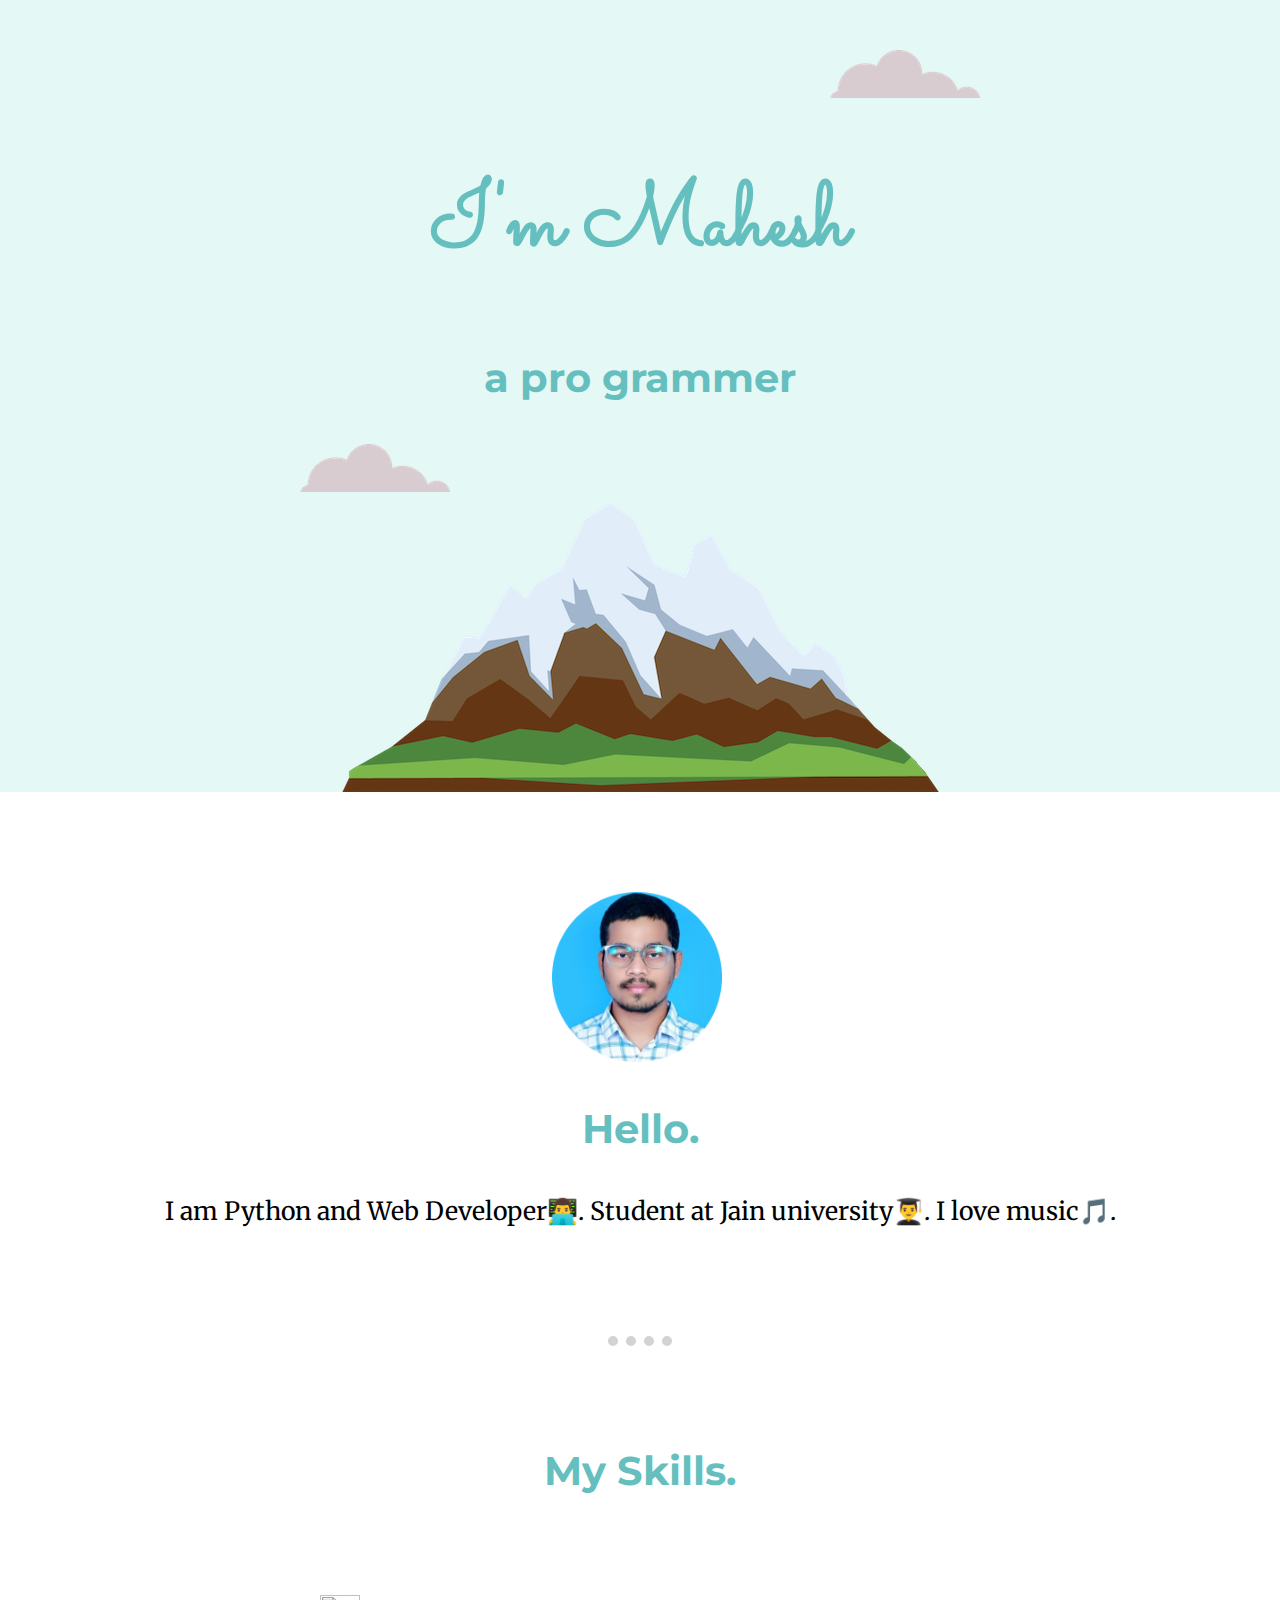
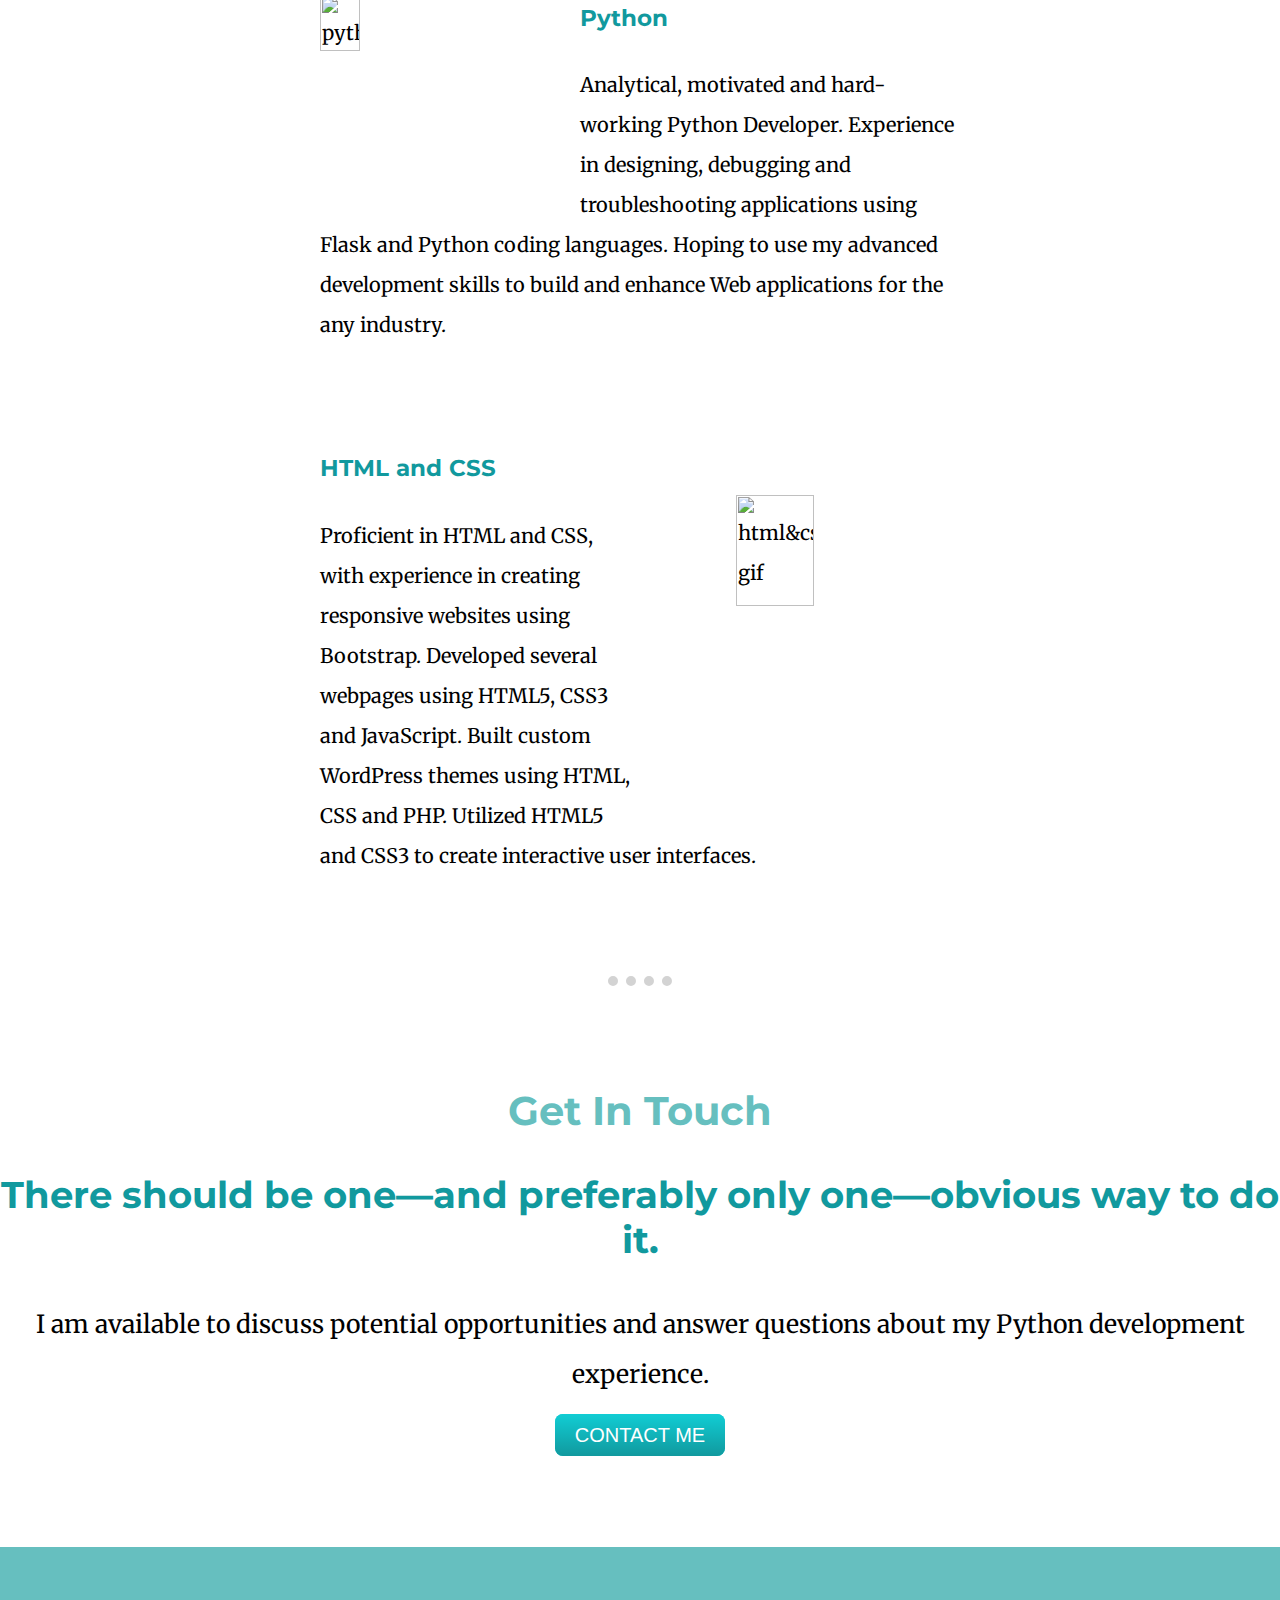
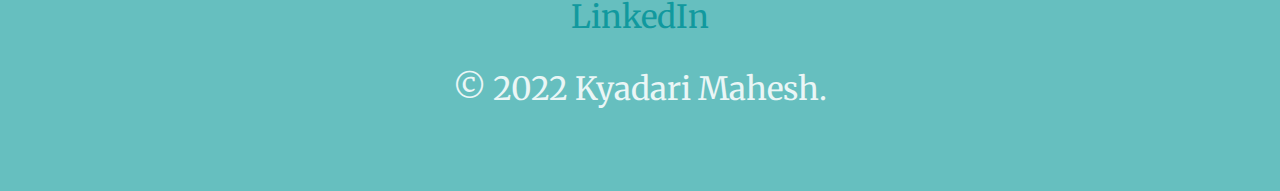
==== index.html @ d1a90ea1 "web development" ====
<html lang="en" dir="ltr">

<head>
  <meta charset="utf-8">
  <title>kyadari mahesh</title>
  <link rel="stylesheet" href="css\styles.css">
  <link rel="icon" href="favicon.ico">
  <link href="https://fonts.googleapis.com/css2?family=Merriweather&family=Montserrat&family=Sacramento&display=swap" rel="stylesheet">
</head>

<body>

  <div class="top-container">

    <img class="top-cloud" src="images/cloud.png" alt="cloud-img">
    <h1>I'm Mahesh</h1>
    <h2>a <span <p> pro </u> </span>grammer</h2>
    <img class="bottom-cloud" src="images/cloud.png" alt="cloud-img">
    <img src="images/mountain.png" alt="mounintain-img">

  </div>

  <div class="middle-container">

    <div class="profile">

      <img width="170" src="images/profile.png" alt="profile-img">
      <img src="" alt="">
      <h2>Hello.</h2>
      <p class = "highlights">I am Python and Web Developer👨‍💻. Student at Jain university👨‍🎓. I love music🎵.</p>

    </div>

    <hr>

    <div class="skills">
      <h2>My Skills.</h2>
      <div class="skill-row">
        <img  class="pythongif" src="https://camo.githubusercontent.com/2b026fac85ca2b2d9f80d0f20b5b0d47e0e36e011c928ed2c0996c4205206492/68747470733a2f2f692e70696e696d672e636f6d2f6f726967696e616c732f63612f30302f36302f63613030363066333431346536653230623735393833616364646166616435332e676966" alt="python-gif">

        <h3>Python</h3>
        <p>Analytical, motivated and hard-working Python Developer. Experience in designing, debugging and troubleshooting applications using Flask and Python coding languages. Hoping to use my advanced development skills to build and enhance Web applications for the any industry.</p>
      </div>
      <div class="skill-row">
        <img class="htmlgif" src="https://www.emiprotechnologies.com/website/image/ir.attachment/12979_56ab9db/datas" alt="html&css-gif">
        <h3>HTML and CSS </h3>
        <p>Proficient in HTML and CSS, with experience in creating responsive websites using Bootstrap. Developed several webpages using HTML5, CSS3 and JavaScript. Built custom WordPress themes using HTML, CSS and PHP. Utilized HTML5 and CSS3 to create interactive user interfaces.</p>
      </div>
    </div>

    <hr>

    <div class="contact-me">
      <h2>Get In Touch</h2>
      <h3 id="quote">There should be one—and preferably only one—obvious way to do it.</h3>
      <p class = "highlights">I am available to discuss potential opportunities and answer questions about my Python development experience. </p>
      <a class="btn" href="address.html">CONTACT ME</a>
    </div>

  </div>


  <div class="bottom-container">
    <a style="color: #11999E; text-decoration:none; "class="footer-link" href="https://www.linkedin.com/in/mahesh-kyadari-052674213/">LinkedIn</a>
    <!-- <a class="footer-link" href="https://twitter.com/">Twitter</a>
    <a class="footer-link" href="https://www.appbrewery.co/">Website</a> -->
    <p style=color:#EAF6F6> © 2022 Kyadari Mahesh.</p>
  </div>

</body>

</html>
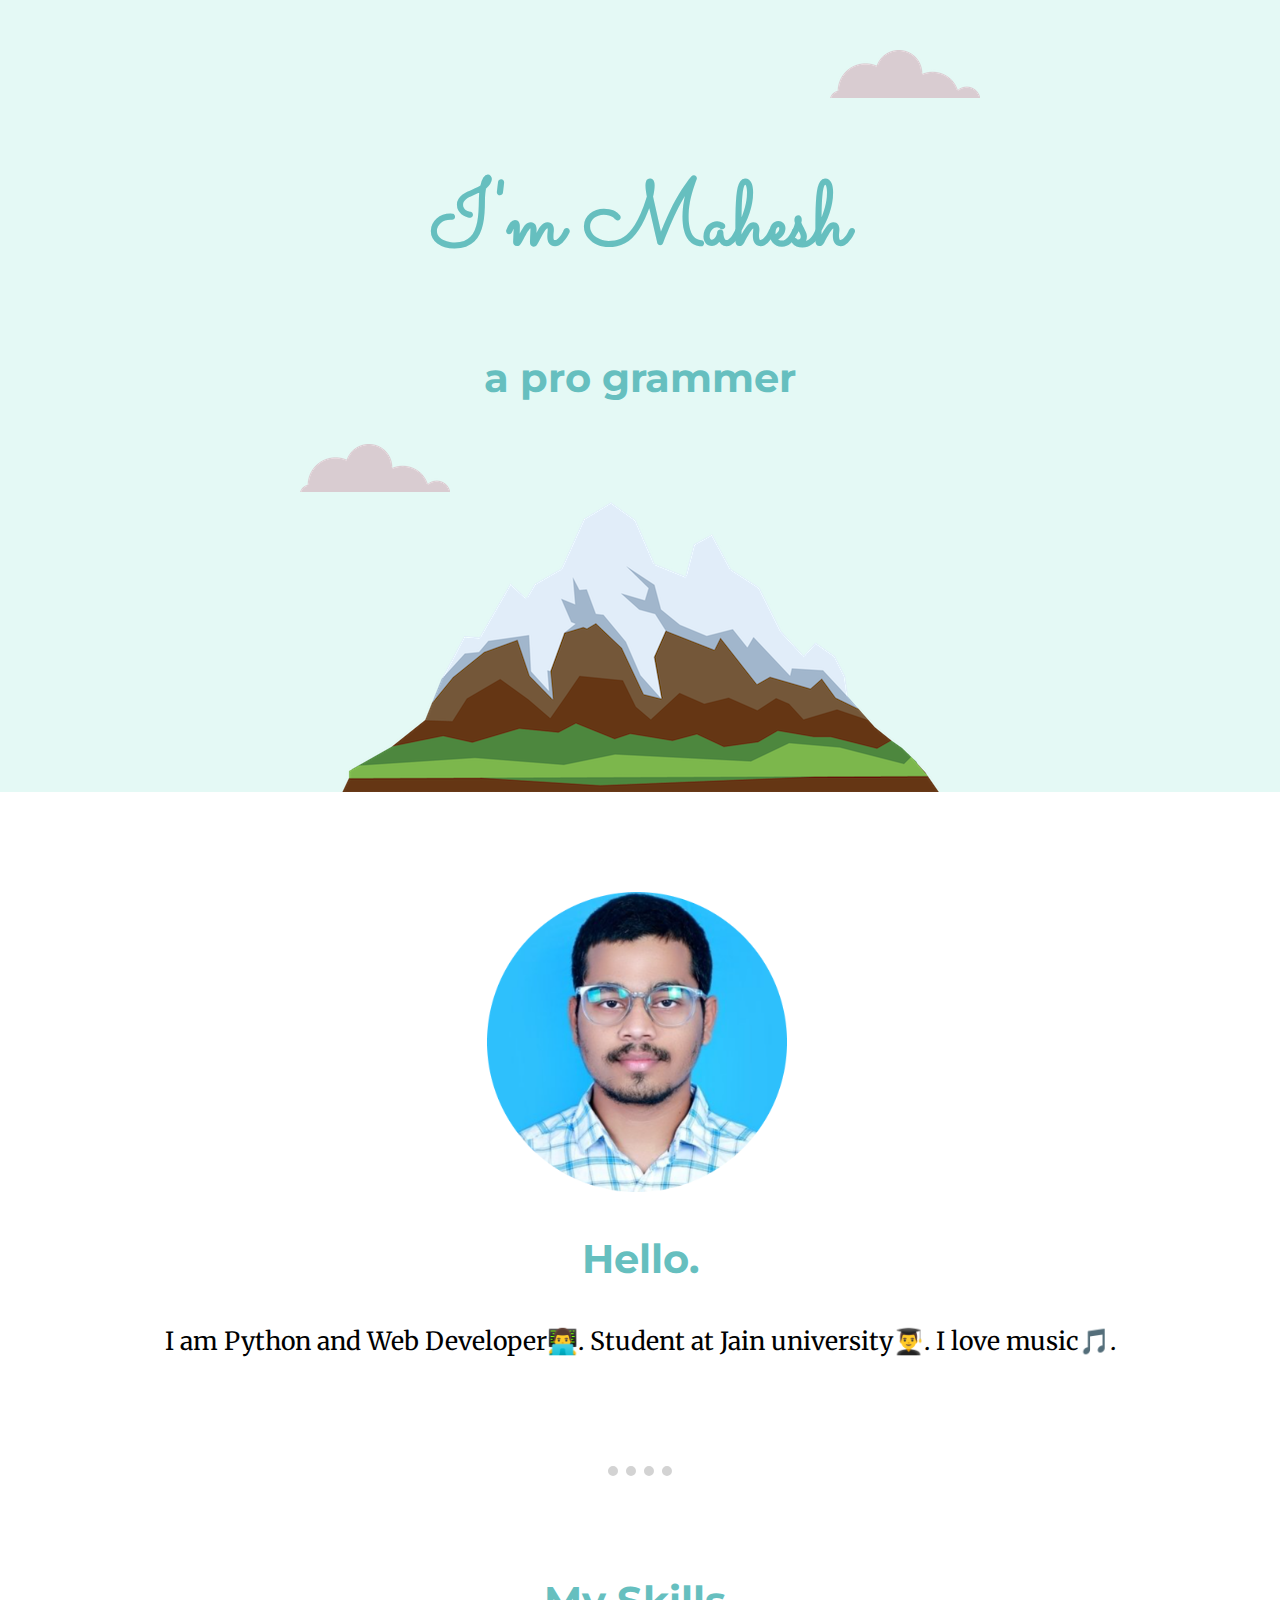
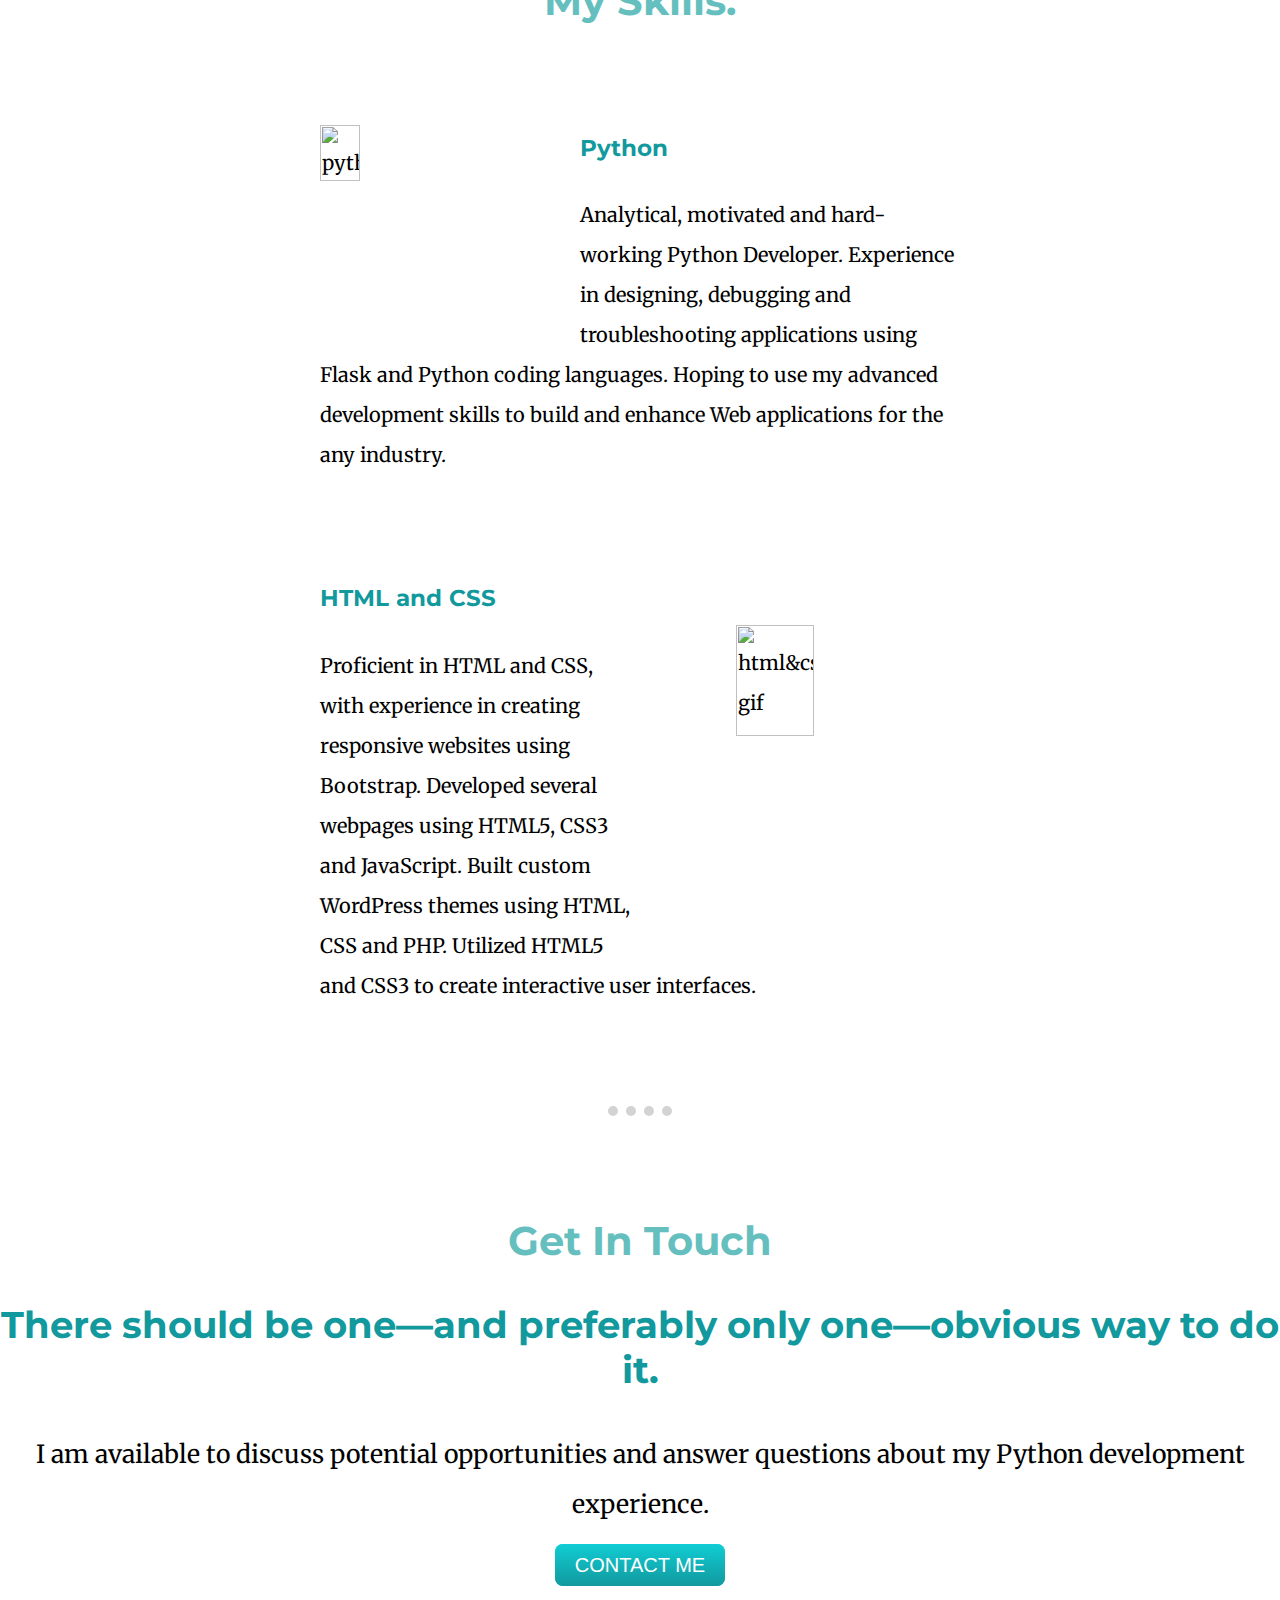
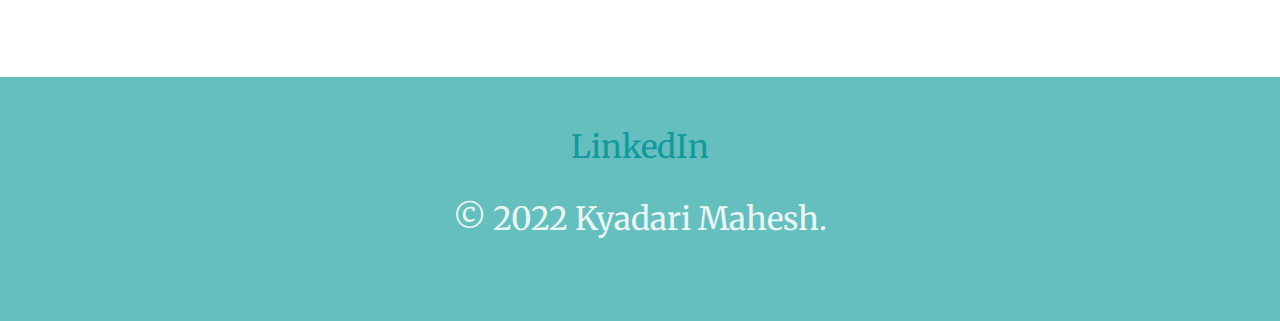
==== commit 02304fef: "Update index.html" ====
--- a/index.html
+++ b/index.html
@@ -24,7 +24,7 @@
 
     <div class="profile">
 
-      <img width="170" src="images/profile.png" alt="profile-img">
+      <img width="300" src="images/profile.png" alt="profile-img">
       <img src="" alt="">
       <h2>Hello.</h2>
       <p class = "highlights">I am Python and Web Developer👨‍💻. Student at Jain university👨‍🎓. I love music🎵.</p>
